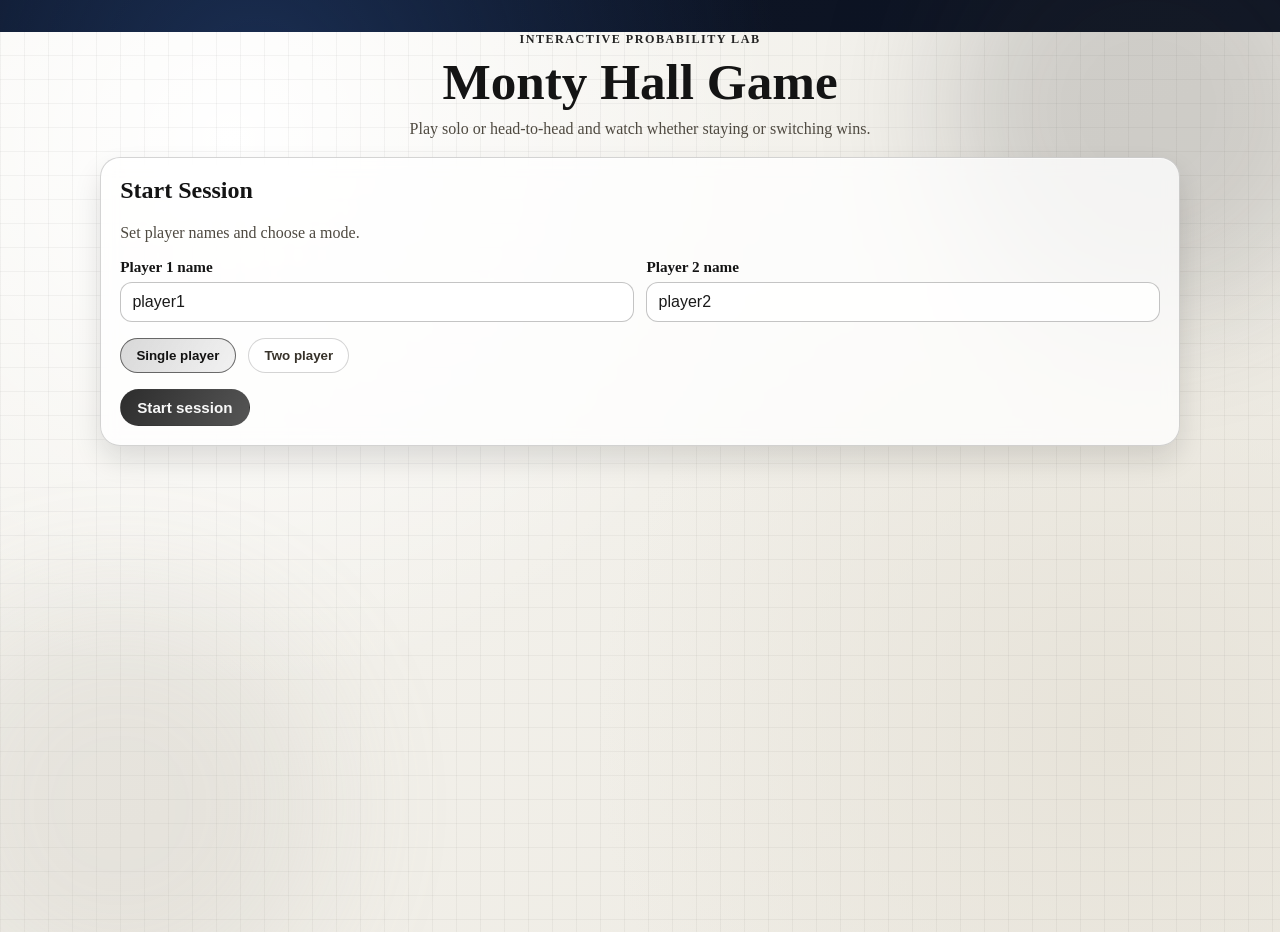
==== montyhall.html @ c95274e4 "add: game" ====
<!doctype html>
<html lang="en">
  <head>
    <meta charset="utf-8" />
    <meta name="viewport" content="width=device-width, initial-scale=1.0" />
    <title>Monty Hall Game Lab</title>
    <link rel="stylesheet" href="assets/css/themes.css" />
    <link rel="stylesheet" href="assets/css/montyhall.css" />
  </head>
  <body>
    <div class="mh-bg-orb mh-bg-orb-a" aria-hidden="true"></div>
    <div class="mh-bg-orb mh-bg-orb-b" aria-hidden="true"></div>
    <div class="mh-shell">
      <header class="mh-header">
        <p class="mh-kicker">Interactive Probability Lab</p>
        <h1>Monty Hall Game</h1>
        <p class="mh-subtitle">
          Play solo or head-to-head and watch whether staying or switching wins.
        </p>
      </header>

      <main class="mh-main">
        <section
          class="mh-card mh-setup"
          id="setupCard"
          aria-labelledby="setupHeading"
        >
          <h2 id="setupHeading">Start Session</h2>
          <p class="mh-help">Set player names and choose a mode.</p>

          <div class="mh-grid-2">
            <label class="mh-label" for="playerOneInput">
              Player 1 name
              <input
                id="playerOneInput"
                type="text"
                maxlength="24"
                value="player1"
              />
            </label>
            <label class="mh-label" for="playerTwoInput">
              Player 2 name
              <input
                id="playerTwoInput"
                type="text"
                maxlength="24"
                value="player2"
              />
            </label>
          </div>

          <div class="mh-mode-row" role="radiogroup" aria-label="Game mode">
            <button
              class="mh-chip active"
              id="singleModeBtn"
              data-mode="single"
              aria-pressed="true"
            >
              Single player
            </button>
            <button
              class="mh-chip"
              id="twoModeBtn"
              data-mode="two"
              aria-pressed="false"
            >
              Two player
            </button>
          </div>

          <button class="mh-primary" id="startSessionBtn">Start session</button>
        </section>

        <section
          class="mh-card mh-game hidden"
          id="gameCard"
          aria-live="polite"
        >
          <div class="mh-top-row">
            <div>
              <h2 id="modeTitle">Single player mode</h2>
              <p class="mh-help" id="modeHelp">Choose one door to begin.</p>
            </div>
            <div class="mh-controls">
              <button class="mh-ghost" id="newRoundBtn">New round</button>
              <button class="mh-ghost" id="changeSetupBtn">Change setup</button>
              <button class="mh-ghost danger" id="resetScoreBtn">
                Reset score
              </button>
            </div>
          </div>

          <section class="mh-scoreboard" id="scoreboard"></section>

          <div
            class="mh-doors"
            id="doors"
            role="group"
            aria-label="Three game doors"
          ></div>

          <div class="mh-decision hidden" id="decisionRow">
            <p id="decisionPrompt">Host opened a goat door. Stay or switch?</p>
            <div class="mh-controls">
              <button class="mh-primary" id="stayBtn">Stay</button>
              <button class="mh-primary alt" id="switchBtn">Switch</button>
            </div>
          </div>

          <p class="mh-status" id="statusText">
            Pick a door to start this round.
          </p>

          <!-- <a class="mh-back" href="index.html">Back to lecture deck</a> -->
        </section>
      </main>
    </div>

    <script src="assets/js/montyhall.js"></script>
  </body>
</html>
---- assets/css/themes.css ----
:root {
        --bg: #111827;
        --bg2: #0b1222;
        --cyan: #37d7ff;
        --blue: #60a5fa;
        --mint: #4de4c4;
        --orange: #ffb454;
        --rose: #ff7a8a;
        --text: #ecf5ff;
        --muted: #a9bfd5;
        --glass: rgba(255, 255, 255, 0.08);
        --glass-stroke: rgba(255, 255, 255, 0.2);
        --title-contrast: #dcecff;
        --note-contrast: #9fc3de;
        --heads-contrast: #ffd896;
        --fifty-color: #f4fbff;
        --rapid-feed-color: #def4ff;
        --nav-text: #ffffff;
        --title-meta-color: #d5e8ff;
      }

      html,
      body {
        margin: 0;
        width: 100%;
        height: 100%;
        background:
          radial-gradient(circle at 20% 10%, #1a2e52 0%, transparent 40%),
          radial-gradient(circle at 85% 85%, #13395a 0%, transparent 35%),
          linear-gradient(145deg, var(--bg2), var(--bg));
        color: var(--text);
        font-family:
          "Avenir Next", "Segoe UI", "SF Pro Text", "Helvetica Neue", Arial,
          sans-serif;
        transition: filter 220ms ease;
      }

      body.colors-inverted {
        filter: invert(1) hue-rotate(180deg);
      }

      body[data-theme="sunset"] {
        --bg: #2a1325;
        --bg2: #1a0b1b;
        --cyan: #ffd166;
        --blue: #f77f00;
        --mint: #ef476f;
        --orange: #ff9f1c;
        --rose: #ff5d8f;
        --text: #fff1e8;
        --muted: #f3c8b8;
        --glass: rgba(255, 235, 220, 0.08);
        --glass-stroke: rgba(255, 209, 170, 0.26);
        background:
          radial-gradient(circle at 20% 10%, #5b2239 0%, transparent 40%),
          radial-gradient(circle at 85% 85%, #4a1f2f 0%, transparent 35%),
          linear-gradient(145deg, var(--bg2), var(--bg));
      }

      body[data-theme="dawn"] {
        --bg: #10243d;
        --bg2: #091829;
        --cyan: #7dd3fc;
        --blue: #60a5fa;
        --mint: #86efac;
        --orange: #fbbf24;
        --rose: #fb7185;
        --text: #ecfeff;
        --muted: #b8d7ea;
        --glass: rgba(230, 247, 255, 0.08);
        --glass-stroke: rgba(195, 230, 255, 0.22);
        background:
          radial-gradient(circle at 20% 10%, #1f4b7b 0%, transparent 40%),
          radial-gradient(circle at 85% 85%, #145268 0%, transparent 35%),
          linear-gradient(145deg, var(--bg2), var(--bg));
      }

      body[data-theme="atelier"] {
        --bg: #d9d4ca;
        --bg2: #ece8df;
        --cyan: #252525;
        --blue: #3f3f3f;
        --mint: #5f5f5f;
        --orange: #8b7b62;
        --rose: #a03f3f;
        --text: #151515;
        --muted: #4f4f4f;
        --glass: rgba(255, 255, 255, 0.6);
        --glass-stroke: rgba(0, 0, 0, 0.16);
        --title-contrast: #111111;
        --note-contrast: #2d2d2d;
        --heads-contrast: #2e2e2e;
        --fifty-color: #111111;
        --rapid-feed-color: #1e1e1e;
        --nav-text: #151515;
        --title-meta-color: #252525;
        background:
          radial-gradient(circle at 16% 18%, #f0ede4 0%, transparent 34%),
          radial-gradient(circle at 82% 78%, #d6d0c6 0%, transparent 42%),
          linear-gradient(145deg, var(--bg2), var(--bg));
      }

      body[data-theme="atelier"] .aurora {
        opacity: 0.18;
        filter: blur(65px) grayscale(1);
      }

      body[data-theme="atelier"] .backdrop {
        opacity: 0.1;
        background-image:
          radial-gradient(rgba(20, 20, 20, 0.2) 0.55px, transparent 0.55px);
      }

      body[data-theme="atelier"] .glass {
        box-shadow:
          0 5px 18px rgba(22, 22, 22, 0.08),
          inset 0 1px 0 rgba(255, 255, 255, 0.28);
      }

      body[data-theme="atelier"] .deck-nav {
        color: var(--nav-text);
        border-color: rgba(0, 0, 0, 0.26);
        background: rgba(255, 255, 255, 0.82);
      }

      body[data-theme="atelier"] .theme-option {
        border-color: rgba(0, 0, 0, 0.2);
        background: rgba(255, 255, 255, 0.7);
      }

      body[data-theme="atelier"] .mini-btn {
        color: #f5f5f5;
      }

      body[data-theme="paper"] {
        --bg: #ece6d8;
        --bg2: #f7f2e8;
        --cyan: #115e59;
        --blue: #1d4ed8;
        --mint: #0f766e;
        --orange: #b45309;
        --rose: #be123c;
        --text: #1f2937;
        --muted: #475569;
        --glass: rgba(255, 255, 255, 0.58);
        --glass-stroke: rgba(15, 23, 42, 0.12);
        --title-contrast: #1f2937;
        --note-contrast: #334155;
        --heads-contrast: #92400e;
        --fifty-color: #111827;
        --rapid-feed-color: #1f2937;
        --nav-text: #1f2937;
        --title-meta-color: #1f2937;
        background:
          radial-gradient(circle at 20% 10%, #efe9dd 0%, transparent 40%),
          radial-gradient(circle at 85% 85%, #e6ddd0 0%, transparent 35%),
          linear-gradient(145deg, var(--bg2), var(--bg));
      }

      body[data-theme="math"] {
        --bg: #f8f8f8;
        --bg2: #ffffff;
        --cyan: #111111;
        --blue: #1f1f1f;
        --mint: #2e2e2e;
        --orange: #3b3b3b;
        --rose: #4a4a4a;
        --text: #111111;
        --muted: #3f3f3f;
        --glass: rgba(255, 255, 255, 0.75);
        --glass-stroke: rgba(17, 17, 17, 0.18);
        --title-contrast: #101010;
        --note-contrast: #2f2f2f;
        --heads-contrast: #1f1f1f;
        --fifty-color: #111111;
        --rapid-feed-color: #111111;
        --nav-text: #111111;
        --title-meta-color: #111111;
        background:
          linear-gradient(90deg, rgba(17, 17, 17, 0.04) 1px, transparent 1px),
          linear-gradient(0deg, rgba(17, 17, 17, 0.04) 1px, transparent 1px),
          linear-gradient(145deg, var(--bg2), var(--bg));
        background-size:
          26px 26px,
          26px 26px,
          auto;
      }

      body[data-theme="math"] .aurora {
        opacity: 0;
      }

      body[data-theme="math"] .backdrop {
        opacity: 0.05;
      }

      body[data-theme="math"] .deck-nav {
        color: var(--nav-text);
        border-color: rgba(17, 17, 17, 0.35);
        background: rgba(255, 255, 255, 0.85);
      }

      body[data-theme="math"] .theme-option {
        border-color: rgba(17, 17, 17, 0.28);
        background: rgba(255, 255, 255, 0.92);
      }

      body[data-theme="math"] .mini-btn {
        color: #f8f8f8;
      }

      .backdrop {
        position: fixed;
        inset: 0;
        pointer-events: none;
        z-index: 0;
        background-image: radial-gradient(
          rgba(255, 255, 255, 0.23) 0.6px,
          transparent 0.6px
        );
        background-size: 3px 3px;
        opacity: 0.12;
      }

      .aurora {
        position: fixed;
        inset: -20vh;
        z-index: 0;
        pointer-events: none;
        filter: blur(45px);
        background:
          radial-gradient(
            circle at 16% 24%,
            rgba(55, 215, 255, 0.24),
            transparent 45%
          ),
          radial-gradient(
            circle at 82% 73%,
            rgba(77, 228, 196, 0.22),
            transparent 42%
          ),
          radial-gradient(
            circle at 56% 45%,
            rgba(96, 165, 250, 0.18),
            transparent 48%
          );
        animation: drift 16s ease-in-out infinite alternate;
      }

      .math-doodles {
        position: fixed;
        inset: 0;
        pointer-events: none;
        z-index: 0;
        display: none;
      }

      .atelier-doodles {
        position: fixed;
        inset: 0;
        pointer-events: none;
        z-index: 0;
        display: none;
      }

      .atelier-doodle {
        position: absolute;
        --base-x: 0px;
        --base-y: 0px;
        transform: translate(var(--base-x), var(--base-y))
          rotate(var(--tilt, 0deg));
        max-width: min(36vw, 460px);
        animation: atelierFloat 9s ease-in-out infinite;
        animation-fill-mode: both;
      }

      .atelier-doodle-img {
        display: block;
        width: auto;
        max-width: 100%;
        max-height: min(26vh, 260px);
        transform: scale(calc(var(--scale, 1) * var(--doodle-zoom, 1)));
        transform-origin: center;
        opacity: var(--doodle-opacity, 0.4);
        filter: grayscale(1) contrast(1.03)
          brightness(var(--doodle-brightness, 0.72));
      }

      .atelier-doodle.slot-tl {
        top: 18px;
        left: 20px;
      }

      .atelier-doodle.slot-tr {
        top: 18px;
        right: 22px;
        text-align: right;
      }

      .atelier-doodle.slot-bl {
        bottom: 22px;
        left: 18px;
      }

      .atelier-doodle.slot-br {
        bottom: 86px;
        right: 18px;
        text-align: right;
      }

      .atelier-doodle.slot-ml {
        left: 10px;
        top: 42%;
      }

      .atelier-doodle.slot-mr {
        right: 10px;
        top: 38%;
        text-align: right;
      }

      .atelier-doodle.slot-tm {
        left: 50%;
        top: 10px;
        --base-x: -50%;
      }

      .atelier-doodle.slot-bm {
        left: 50%;
        bottom: 72px;
        --base-x: -50%;
      }

      body.doodles-enabled .atelier-doodles {
        display: block;
      }

      .math-doodles .doodle {
        position: absolute;
        font-family:
          "Bradley Hand", "Segoe Print", "Chalkboard SE", "Comic Sans MS",
          cursive;
        font-size: clamp(0.68rem, 1.2vw, 0.84rem);
        line-height: 1.26;
        letter-spacing: 0.02em;
        color: rgba(15, 15, 15, 0.34);
        text-shadow: 0.3px 0.3px 0 rgba(15, 15, 15, 0.18);
        white-space: pre;
        user-select: none;
        animation: doodleDrift 7.2s ease-in-out infinite;
      }

      .math-doodles .doodle sup,
      .math-doodles .doodle sub {
        font-size: 0.72em;
        line-height: 0;
      }

      .math-doodles .tr {
        top: 14px;
        right: 18px;
        text-align: right;
        transform: rotate(4deg);
        animation-delay: 0.9s;
      }

      .math-doodles .bl {
        bottom: 14px;
        left: 18px;
        transform: rotate(3deg);
        animation-delay: 1.7s;
      }

      .math-doodles .br {
        bottom: 88px;
        right: 18px;
        text-align: right;
        transform: rotate(-4deg);
        animation-delay: 2.5s;
      }

      body[data-theme="math"] .math-doodles {
        display: block;
      }

      @keyframes doodleDrift {
        0%,
        100% {
          filter: blur(0px);
          transform: translate(0px, 0px) rotate(var(--tilt, 0deg));
        }
        30% {
          filter: blur(0.15px);
          transform: translate(1px, -1px)
            rotate(calc(var(--tilt, 0deg) + 0.4deg));
        }
        65% {
          filter: blur(0px);
          transform: translate(-1px, 1px)
            rotate(calc(var(--tilt, 0deg) - 0.5deg));
        }
      }

      .math-doodles .tr {
        --tilt: 4deg;
      }
      .math-doodles .bl {
        --tilt: 3deg;
      }
      .math-doodles .br {
        --tilt: -4deg;
      }

      @keyframes drift {
        from {
          transform: translate3d(-2%, 0, 0) scale(1);
        }
        to {
          transform: translate3d(2%, -2%, 0) scale(1.08);
        }
      }

      @keyframes atelierFloat {
        0%,
        100% {
          transform: translate(var(--base-x), var(--base-y)) rotate(var(--tilt, 0deg));
        }
        50% {
          transform: translate(calc(var(--base-x) + 1px), calc(var(--base-y) - 2px)) rotate(calc(var(--tilt, 0deg) + 0.3deg));
        }
      }
---- assets/css/montyhall.css ----
:root {
  --mh-paper: #f7f6f2;
  --mh-paper-alt: #edeae2;
  --mh-ink: #141414;
  --mh-muted: #4f4a41;
  --mh-card: rgba(255, 255, 255, 0.78);
  --mh-stroke: rgba(20, 20, 20, 0.18);
  --mh-accent: #2b2b2b;
  --mh-accent-2: #5b5b5b;
  --mh-win: #14532d;
  --mh-lose: #7f1d1d;
}

* {
  box-sizing: border-box;
}

html,
body {
  margin: 0;
  min-height: 100%;
}

body {
  color: var(--mh-ink);
  font-family: "Iowan Old Style", "Palatino", "Georgia", serif;
  background:
    linear-gradient(90deg, rgba(20, 20, 20, 0.045) 1px, transparent 1px),
    linear-gradient(0deg, rgba(20, 20, 20, 0.045) 1px, transparent 1px),
    radial-gradient(circle at 18% 12%, #ffffff 0%, transparent 42%),
    radial-gradient(circle at 88% 78%, #e7e3d9 0%, transparent 40%),
    linear-gradient(145deg, var(--mh-paper), var(--mh-paper-alt));
  background-size:
    24px 24px,
    24px 24px,
    auto,
    auto,
    auto;
  overflow-x: hidden;
}

.mh-bg-orb {
  position: fixed;
  width: 36vw;
  max-width: 420px;
  aspect-ratio: 1;
  border-radius: 999px;
  filter: blur(66px);
  opacity: 0.18;
  z-index: 0;
  pointer-events: none;
  animation: floaty 8s ease-in-out infinite alternate;
}

.mh-bg-orb-a {
  top: -8vw;
  right: -6vw;
  background: #302f2f;
}

.mh-bg-orb-b {
  bottom: -9vw;
  left: -7vw;
  background: #b0aba1;
  animation-delay: 1.2s;
}

.mh-shell {
  position: relative;
  z-index: 1;
  width: min(1080px, 92vw);
  margin: 2rem auto 3rem;
}

.mh-header {
  text-align: center;
  margin-bottom: 1.2rem;
}

.mh-kicker {
  margin: 0;
  letter-spacing: 0.12em;
  text-transform: uppercase;
  color: #242424;
  font-weight: 700;
  font-size: 0.76rem;
}

h1 {
  margin: 0.3rem 0 0;
  font-size: clamp(2rem, 4vw, 3.2rem);
}

.mh-subtitle {
  margin: 0.55rem auto;
  max-width: 66ch;
  color: var(--mh-muted);
}

.mh-back {
  color: #292929;
  text-decoration: none;
  border-bottom: 1px dashed rgba(41, 41, 41, 0.5);
}

.mh-back:hover {
  color: #000000;
}

.mh-main {
  display: grid;
  gap: 1rem;
}

.mh-card {
  background: var(--mh-card);
  border: 1px solid var(--mh-stroke);
  border-radius: 20px;
  padding: 1.2rem;
  backdrop-filter: blur(8px);
  box-shadow:
    0 14px 28px rgba(17, 17, 17, 0.12),
    inset 0 1px 0 rgba(255, 255, 255, 0.5);
}

.mh-setup h2,
.mh-game h2 {
  margin-top: 0;
}

.mh-help {
  color: var(--mh-muted);
  margin-top: 0;
}

.mh-grid-2 {
  display: grid;
  grid-template-columns: repeat(2, minmax(0, 1fr));
  gap: 0.8rem;
}

.mh-label {
  display: flex;
  flex-direction: column;
  gap: 0.4rem;
  font-weight: 600;
  font-size: 0.95rem;
}

.mh-label input {
  border: 1px solid rgba(20, 20, 20, 0.25);
  border-radius: 12px;
  padding: 0.62rem 0.7rem;
  background: rgba(255, 255, 255, 0.8);
  color: #1a1a1a;
  font-size: 1rem;
}

.mh-mode-row {
  display: flex;
  gap: 0.8rem;
  margin: 1rem 0;
}

.mh-chip,
.mh-primary,
.mh-ghost {
  border-radius: 999px;
  border: 1px solid transparent;
  font-weight: 700;
  cursor: pointer;
  transition:
    transform 140ms ease,
    filter 140ms ease,
    border-color 140ms ease,
    background-color 140ms ease;
}

.mh-chip {
  padding: 0.55rem 0.95rem;
  background: rgba(255, 255, 255, 0.7);
  color: #37322a;
  border-color: rgba(20, 20, 20, 0.18);
}

.mh-chip.active {
  color: #121212;
  background: linear-gradient(
    120deg,
    rgba(20, 20, 20, 0.16),
    rgba(98, 98, 98, 0.08)
  );
  border-color: rgba(20, 20, 20, 0.6);
}

.mh-primary,
.mh-ghost {
  padding: 0.58rem 1rem;
  font-size: 0.95rem;
}

.mh-primary {
  background: linear-gradient(120deg, #2d2d2d, #555555);
  color: #f8f8f8;
}

.mh-primary.alt {
  background: linear-gradient(120deg, #595959, #858585);
  color: #f8f8f8;
}

.mh-ghost {
  border-color: rgba(20, 20, 20, 0.24);
  color: #1f1f1f;
  background: rgba(255, 255, 255, 0.6);
}

.mh-ghost.danger {
  border-color: rgba(127, 29, 29, 0.35);
  color: #7f1d1d;
}

.mh-chip:hover,
.mh-primary:hover,
.mh-ghost:hover {
  transform: translateY(-1px);
  filter: brightness(1.05);
}

.mh-top-row {
  display: flex;
  justify-content: space-between;
  align-items: flex-start;
  gap: 1rem;
}

.mh-controls {
  display: flex;
  flex-wrap: wrap;
  gap: 0.55rem;
}

.mh-scoreboard {
  margin: 0.9rem 0;
  display: grid;
  grid-template-columns: repeat(3, minmax(0, 1fr));
  gap: 0.7rem;
}

.mh-score-tile {
  background: rgba(255, 255, 255, 0.62);
  border: 1px solid rgba(20, 20, 20, 0.18);
  border-radius: 14px;
  padding: 0.65rem 0.75rem;
}

.mh-score-title {
  color: var(--mh-muted);
  margin: 0;
  font-size: 0.82rem;
}

.mh-score-value {
  margin: 0.2rem 0 0;
  font-size: 1.32rem;
  font-weight: 800;
}

.mh-doors {
  display: grid;
  grid-template-columns: repeat(3, minmax(130px, 170px));
  justify-content: center;
  gap: 0.75rem;
  margin: 1rem 0;
}

.mh-door-card {
  padding: 0.42rem;
  border-radius: 18px;
  position: relative;
  border: 1px solid rgba(20, 20, 20, 0.2);
  background: rgba(255, 255, 255, 0.55);
  box-shadow: 0 8px 18px rgba(17, 17, 17, 0.09);
}

.mh-door-card.active {
  box-shadow:
    0 0 0 2px rgba(20, 20, 20, 0.45),
    0 0 24px rgba(20, 20, 20, 0.22);
}

.mh-door-hit {
  width: 100%;
  border: none;
  background: transparent;
  cursor: pointer;
  padding: 0;
}

.mh-door-hit:disabled {
  cursor: default;
}

.mh-door-svg {
  width: 100%;
  height: auto;
  overflow: visible;
  animation: mh-bob 2.9s ease-in-out infinite;
}

.mh-door-card:nth-child(2) .mh-door-svg {
  animation-delay: 0.25s;
}

.mh-door-card:nth-child(3) .mh-door-svg {
  animation-delay: 0.5s;
}

.mh-door-panel {
  transform-origin: 20% 50%;
  transition: transform 900ms cubic-bezier(0.2, 0.85, 0.22, 1);
}

.open .mh-door-panel {
  transform: perspective(600px) rotateY(-72deg);
}

.mh-door-goat,
.mh-door-car {
  opacity: 0;
  transition: opacity 360ms ease;
}

.show-goat .mh-door-goat,
.show-car .mh-door-car {
  opacity: 1;
}

.mh-door-card.win {
  border-color: rgba(20, 83, 45, 0.7);
  box-shadow: 0 0 0 2px rgba(20, 83, 45, 0.25);
}

.mh-door-card.lose {
  border-color: rgba(127, 29, 29, 0.5);
}

.mh-decision {
  display: flex;
  justify-content: space-between;
  align-items: center;
  gap: 1rem;
  background: rgba(255, 255, 255, 0.68);
  border: 1px solid rgba(20, 20, 20, 0.16);
  border-radius: 14px;
  padding: 0.75rem;
}

.mh-status {
  margin-bottom: 0;
  font-size: 1.03rem;
}

.hidden {
  display: none;
}

.mh-status.win {
  color: var(--mh-win);
}

.mh-status.lose {
  color: var(--mh-lose);
}

@keyframes floaty {
  from {
    transform: translateY(-12px) scale(1);
  }
  to {
    transform: translateY(18px) scale(1.05);
  }
}

@keyframes mh-bob {
  0%,
  100% {
    transform: translateY(0px);
  }
  50% {
    transform: translateY(-5px);
  }
}

@media (max-width: 860px) {
  .mh-top-row {
    flex-direction: column;
  }

  .mh-scoreboard {
    grid-template-columns: 1fr;
  }

  .mh-grid-2,
  .mh-doors {
    grid-template-columns: minmax(130px, 220px);
  }

  .mh-decision {
    flex-direction: column;
    align-items: flex-start;
  }
}
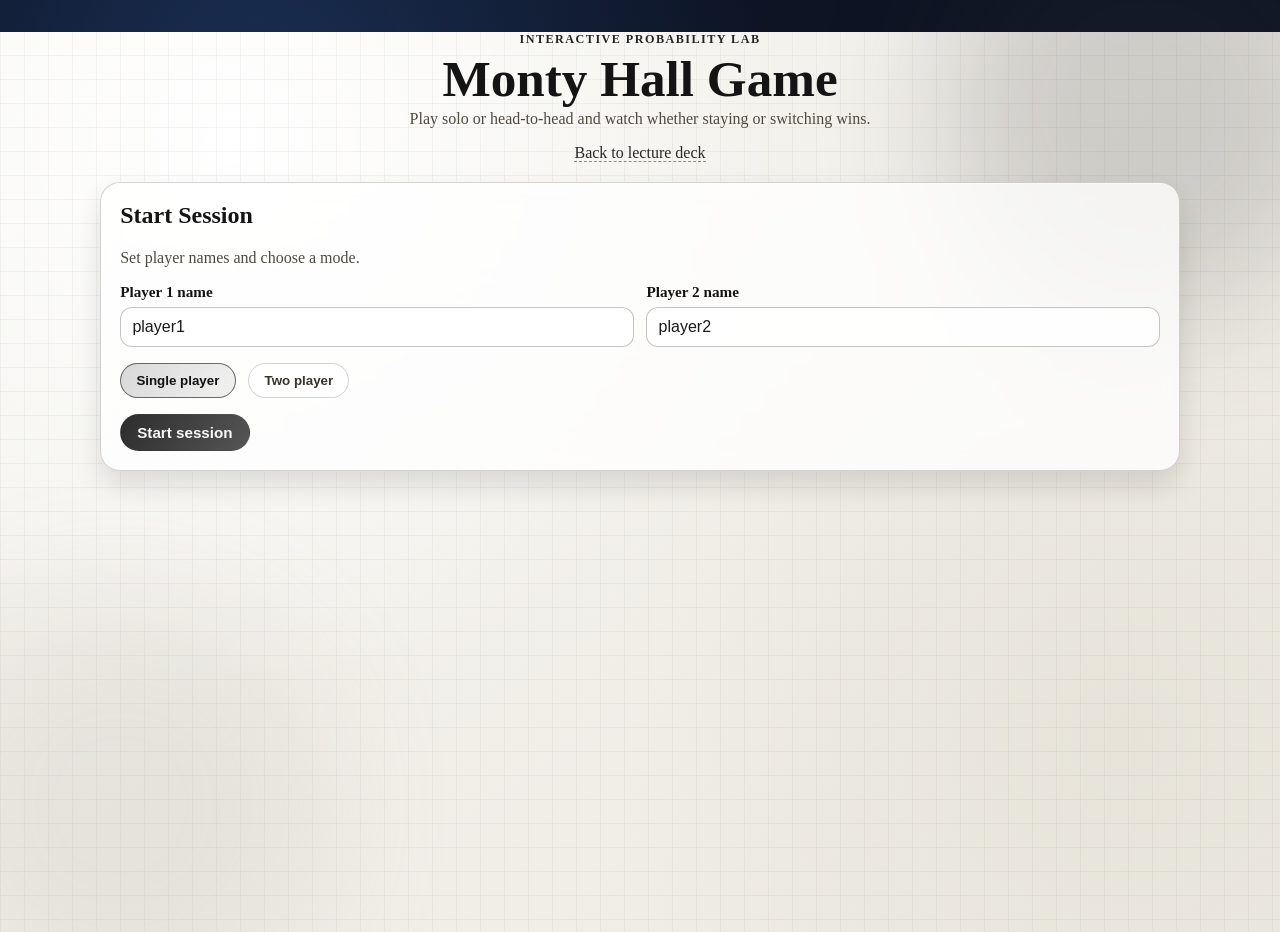
==== commit adbb01da: "future addition" ====
--- a/montyhall.html
+++ b/montyhall.html
@@ -16,6 +16,11 @@
         <h1>Monty Hall Game</h1>
         <p class="mh-subtitle">
           Play solo or head-to-head and watch whether staying or switching wins.
+        </p>
+        <p>
+          <a class="mh-back" id="backToLectureLink" href="index.html"
+            >Back to lecture deck</a
+          >
         </p>
       </header>
 
@@ -110,8 +115,6 @@
           <p class="mh-status" id="statusText">
             Pick a door to start this round.
           </p>
-
-          <!-- <a class="mh-back" href="index.html">Back to lecture deck</a> -->
         </section>
       </main>
     </div>
--- a/assets/css/themes.css
+++ b/assets/css/themes.css
@@ -209,6 +209,70 @@
         color: #f8f8f8;
       }
 
+      body[data-theme="spacetime"] {
+        --bg: #060917;
+        --bg2: #02040d;
+        --cyan: #8bd6ff;
+        --blue: #5aa9ff;
+        --mint: #70f0e0;
+        --orange: #ffd27d;
+        --rose: #ff9dc0;
+        --text: #e7f2ff;
+        --muted: #9db3d4;
+        --glass: rgba(180, 210, 255, 0.1);
+        --glass-stroke: rgba(173, 214, 255, 0.3);
+        --title-contrast: #f2f7ff;
+        --note-contrast: #b9ccec;
+        --heads-contrast: #ffe0a3;
+        --fifty-color: #f0f7ff;
+        --rapid-feed-color: #dceeff;
+        --nav-text: #ecf4ff;
+        --title-meta-color: #d5e6ff;
+        background:
+          radial-gradient(circle at 18% 14%, rgba(89, 149, 255, 0.22) 0%, transparent 42%),
+          radial-gradient(circle at 80% 26%, rgba(95, 233, 255, 0.2) 0%, transparent 40%),
+          radial-gradient(circle at 55% 82%, rgba(157, 116, 255, 0.22) 0%, transparent 46%),
+          linear-gradient(155deg, var(--bg2), var(--bg));
+      }
+
+      body[data-theme="spacetime"] .backdrop {
+        opacity: 0.18;
+        background-image:
+          radial-gradient(rgba(209, 229, 255, 0.6) 0.7px, transparent 0.7px),
+          radial-gradient(rgba(155, 204, 255, 0.28) 0.5px, transparent 0.5px);
+        background-size:
+          4px 4px,
+          9px 9px;
+        background-position:
+          0 0,
+          2px 1px;
+      }
+
+      body[data-theme="spacetime"] .aurora {
+        filter: blur(58px);
+        background:
+          radial-gradient(circle at 16% 30%, rgba(100, 160, 255, 0.33), transparent 48%),
+          radial-gradient(circle at 84% 70%, rgba(81, 231, 244, 0.28), transparent 44%),
+          radial-gradient(circle at 48% 52%, rgba(162, 122, 255, 0.26), transparent 52%);
+      }
+
+      body[data-theme="spacetime"] .deck-nav {
+        border-color: rgba(184, 216, 255, 0.4);
+        background: rgba(117, 162, 228, 0.24);
+        color: var(--nav-text);
+      }
+
+      body[data-theme="spacetime"] .theme-option {
+        border-color: rgba(190, 223, 255, 0.36);
+        background: rgba(123, 165, 229, 0.2);
+      }
+
+      body[data-theme="spacetime"] .glass {
+        box-shadow:
+          0 12px 34px rgba(5, 12, 35, 0.38),
+          inset 0 1px 0 rgba(226, 239, 255, 0.16);
+      }
+
       .backdrop {
         position: fixed;
         inset: 0;
--- a/assets/css/montyhall.css
+++ b/assets/css/montyhall.css
@@ -87,12 +87,12 @@
 }
 
 h1 {
-  margin: 0.3rem 0 0;
+  margin: 0.13rem 0 0;
   font-size: clamp(2rem, 4vw, 3.2rem);
 }
 
 .mh-subtitle {
-  margin: 0.55rem auto;
+  margin: 0.15rem auto;
   max-width: 66ch;
   color: var(--mh-muted);
 }
